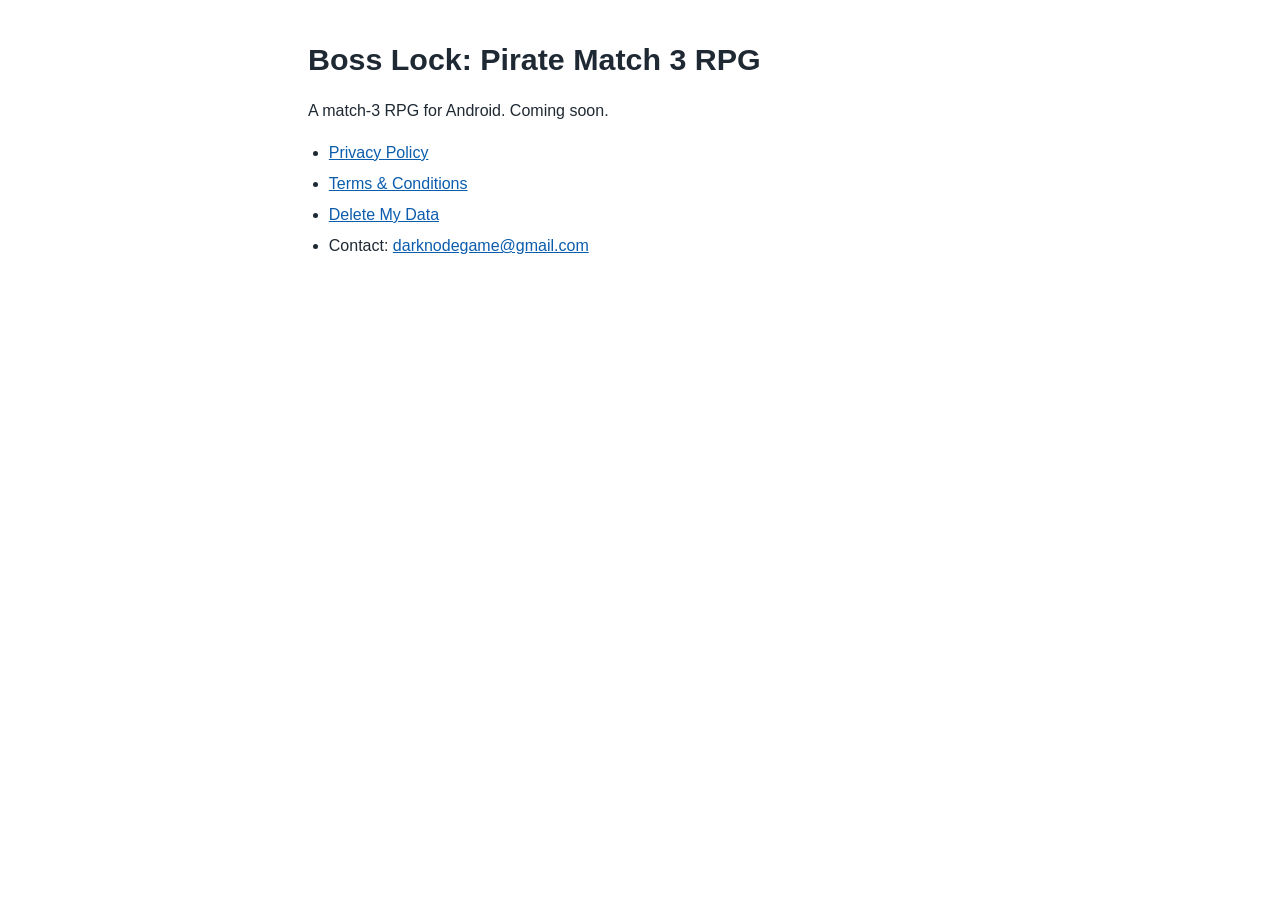
==== bosslock/index.html @ fb21cde0 "Add a Boss Lock landing stub linking its legal pages The bare /bosslock/ URL returned 404; give it a" ====
<!DOCTYPE html>
<html lang="en">
<head>
  <meta charset="UTF-8" />
  <meta name="viewport" content="width=device-width, initial-scale=1.0" />
  <title>Boss Lock: Pirate Match 3 RPG</title>
  <meta name="description" content="Boss Lock: Pirate Match 3 RPG, a mobile match-3 game for Android." />
  <meta name="robots" content="all" />
  <link rel="canonical" href="https://darknodegame.com/bosslock/" />
  <link rel="icon" href="data:," />
  <link rel="stylesheet" href="style.css" />
</head>
<body>
  <main>
    <h1 style="margin-top:2.5rem;">Boss Lock: Pirate Match 3 RPG</h1>
    <p>A match-3 RPG for Android. Coming soon.</p>
    <ul>
      <li><a href="privacy.html">Privacy Policy</a></li>
      <li><a href="terms.html">Terms &amp; Conditions</a></li>
      <li><a href="delete-data.html">Delete My Data</a></li>
      <li>Contact: <a href="mailto:darknodegame@gmail.com">darknodegame@gmail.com</a></li>
    </ul>
  </main>
</body>
</html>
---- bosslock/style.css ----
/* Boss Lock legal pages: neutral light styling, independent of the site root. */
:root {
  --ink: #1f2933;
  --ink-soft: #4a5560;
  --line: #d9dee3;
  --link: #0b5cad;
  --bg: #ffffff;
}

* { box-sizing: border-box; }

body {
  margin: 0;
  background: var(--bg);
  color: var(--ink);
  font-family: -apple-system, BlinkMacSystemFont, "Segoe UI", Roboto, Helvetica, Arial, sans-serif;
  font-size: 1rem;
  line-height: 1.6;
}

.site-header, main, .site-footer {
  max-width: 44rem;
  margin: 0 auto;
  padding-left: 1.25rem;
  padding-right: 1.25rem;
}

.site-header { padding-top: 1.5rem; padding-bottom: 1rem; }
.site-header p { margin: 0; font-weight: 600; color: var(--ink-soft); }

main { padding-bottom: 2.5rem; }

h1 { font-size: 1.9rem; line-height: 1.25; margin: 0.5rem 0 1.25rem; }
h2 { font-size: 1.2rem; line-height: 1.3; margin: 2rem 0 0.5rem; }

ul, ol { padding-left: 1.3rem; }
li { margin: 0.35rem 0; }

a { color: var(--link); overflow-wrap: anywhere; }

hr { border: 0; border-top: 1px solid var(--line); margin: 2.5rem 0 1.25rem; }

.meta { color: var(--ink-soft); font-size: 0.9rem; font-style: italic; }
.credit { color: var(--ink-soft); font-size: 0.85rem; }

.site-footer {
  padding-top: 1.25rem;
  padding-bottom: 2rem;
  color: var(--ink-soft);
  font-size: 0.9rem;
}
.site-footer p { margin: 0; padding-top: 1.25rem; border-top: 1px solid var(--line); }
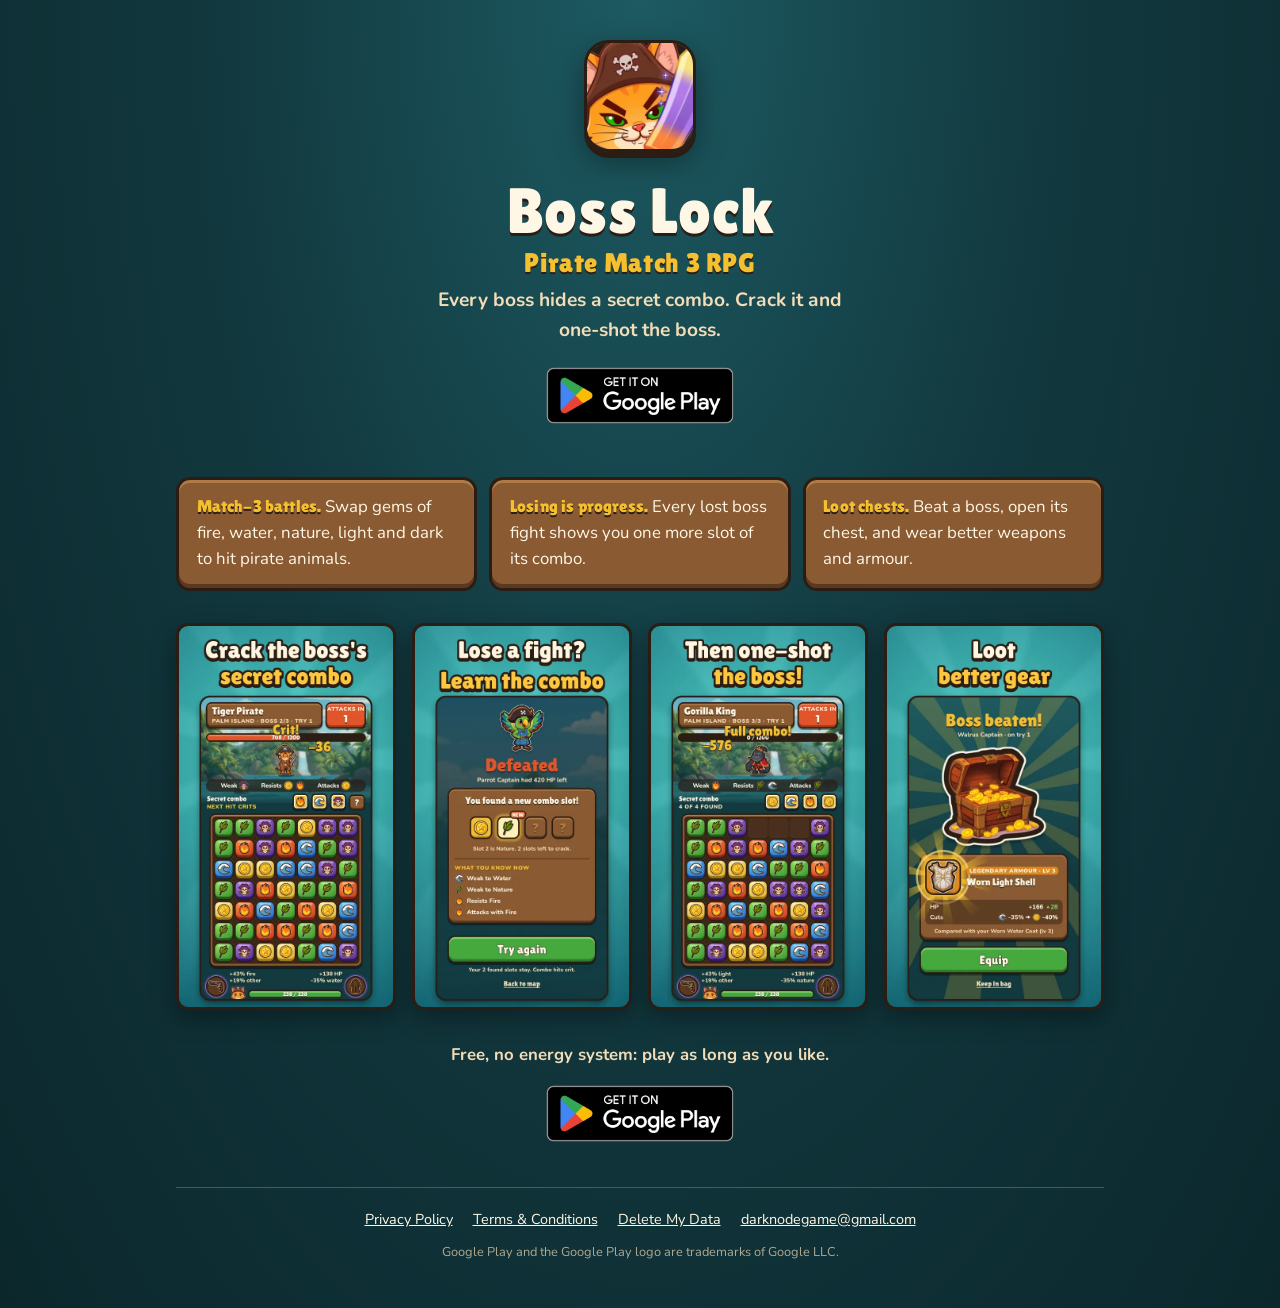
==== commit 9dffc014: "Replace the Boss Lock stub with a landing page Icon, hook, three plain bullets, four store screensho" ====
--- a/bosslock/index.html
+++ b/bosslock/index.html
@@ -4,22 +4,67 @@
   <meta charset="UTF-8" />
   <meta name="viewport" content="width=device-width, initial-scale=1.0" />
   <title>Boss Lock: Pirate Match 3 RPG</title>
-  <meta name="description" content="Boss Lock: Pirate Match 3 RPG, a mobile match-3 game for Android." />
+  <meta name="description" content="A match-3 RPG with animal pirates for Android. Crack each boss's secret combo and one-shot it. Free on Google Play." />
   <meta name="robots" content="all" />
+  <meta name="theme-color" content="#12393f" />
   <link rel="canonical" href="https://darknodegame.com/bosslock/" />
-  <link rel="icon" href="data:," />
-  <link rel="stylesheet" href="style.css" />
+  <link rel="icon" type="image/png" href="img/icon-192.png" />
+  <link rel="apple-touch-icon" href="img/icon-192.png" />
+
+  <meta property="og:type" content="website" />
+  <meta property="og:site_name" content="Boss Lock" />
+  <meta property="og:title" content="Boss Lock: Pirate Match 3 RPG" />
+  <meta property="og:description" content="Crack each boss's secret combo and one-shot it. Free on Google Play." />
+  <meta property="og:url" content="https://darknodegame.com/bosslock/" />
+  <meta property="og:image" content="https://darknodegame.com/bosslock/img/og.jpg" />
+  <meta property="og:image:width" content="1024" />
+  <meta property="og:image:height" content="500" />
+  <meta property="og:image:alt" content="Boss Lock: animal pirates and a match-3 board" />
+  <meta name="twitter:card" content="summary_large_image" />
+
+  <link rel="preload" href="fonts/LilitaOne-Regular.woff2" as="font" type="font/woff2" crossorigin />
+  <link rel="stylesheet" href="landing.css" />
 </head>
 <body>
   <main>
-    <h1 style="margin-top:2.5rem;">Boss Lock: Pirate Match 3 RPG</h1>
-    <p>A match-3 RPG for Android. Coming soon.</p>
-    <ul>
-      <li><a href="privacy.html">Privacy Policy</a></li>
-      <li><a href="terms.html">Terms &amp; Conditions</a></li>
-      <li><a href="delete-data.html">Delete My Data</a></li>
-      <li>Contact: <a href="mailto:darknodegame@gmail.com">darknodegame@gmail.com</a></li>
+    <header class="hero">
+      <img class="icon" src="img/icon-256.webp" width="128" height="128" alt="Boss Lock app icon: a pirate cat" />
+      <h1>Boss Lock<span>Pirate Match 3 RPG</span></h1>
+      <p class="hook">Every boss hides a secret combo. Crack it and one-shot the boss.</p>
+      <a class="badge" href="https://play.google.com/store/apps/details?id=com.darknode.bosslock&amp;utm_source=website&amp;utm_medium=landing">
+        <img src="img/google-play-badge.png" width="646" height="250" alt="Get it on Google Play" />
+      </a>
+    </header>
+
+    <ul class="points">
+      <li><strong>Match-3 battles.</strong> Swap gems of fire, water, nature, light and dark to hit pirate animals.</li>
+      <li><strong>Losing is progress.</strong> Every lost boss fight shows you one more slot of its combo.</li>
+      <li><strong>Loot chests.</strong> Beat a boss, open its chest, and wear better weapons and armour.</li>
     </ul>
+
+    <section class="shots" aria-label="Screenshots">
+      <img src="img/shot-01-crit.webp" width="540" height="960" loading="lazy" alt="A boss fight: matching the secret combo lands a crit" />
+      <img src="img/shot-02-lose.webp" width="540" height="960" loading="lazy" alt="After a loss, a new combo slot is found" />
+      <img src="img/shot-03-oneshot.webp" width="540" height="960" loading="lazy" alt="The full combo one-shots the boss" />
+      <img src="img/shot-04-loot.webp" width="540" height="960" loading="lazy" alt="A boss chest with a legendary armour" />
+    </section>
+
+    <p class="cta">
+      Free, no energy system: play as long as you like.
+      <a class="badge" href="https://play.google.com/store/apps/details?id=com.darknode.bosslock&amp;utm_source=website&amp;utm_medium=landing">
+        <img src="img/google-play-badge.png" width="646" height="250" loading="lazy" alt="Get it on Google Play" />
+      </a>
+    </p>
   </main>
+
+  <footer>
+    <nav>
+      <a href="privacy.html">Privacy Policy</a>
+      <a href="terms.html">Terms &amp; Conditions</a>
+      <a href="delete-data.html">Delete My Data</a>
+      <a href="mailto:darknodegame@gmail.com">darknodegame@gmail.com</a>
+    </nav>
+    <p class="legal">Google Play and the Google Play logo are trademarks of Google LLC.</p>
+  </footer>
 </body>
 </html>
--- a/bosslock/landing.css
+++ b/bosslock/landing.css
@@ -0,0 +1,157 @@
+/* Boss Lock landing page. The game's own look: teal sea, wood panels,
+   Lilita One + Nunito (palette: bosslock repo .ai/designs/0004-screens.md).
+   The legal pages keep style.css. */
+
+@font-face {
+  font-family: "Lilita One";
+  src: url("fonts/LilitaOne-Regular.woff2") format("woff2");
+  font-display: swap;
+}
+@font-face {
+  font-family: "Nunito";
+  src: url("fonts/Nunito.woff2") format("woff2");
+  font-weight: 200 1000;
+  font-display: swap;
+}
+
+:root {
+  --sea: #12393f;
+  --sea-deep: #0b272c;
+  --wood: #8a5a32;
+  --wood-hi: #b07a45;
+  --wood-lo: #5a3920;
+  --ink: #2b1d14;
+  --cream: #fff7e6;
+  --muted: #f3dcb8;
+  --gold: #f4c02f;
+}
+
+* { box-sizing: border-box; }
+
+html { background: var(--sea-deep); }
+
+body {
+  margin: 0;
+  min-height: 100vh;
+  background: radial-gradient(ellipse at 50% 0%, #1d5a62 0%, var(--sea) 45%, var(--sea-deep) 100%) no-repeat;
+  color: var(--cream);
+  font-family: "Nunito", system-ui, sans-serif;
+  font-size: 1.05rem;
+  line-height: 1.55;
+}
+
+main, footer {
+  max-width: 60rem;
+  margin: 0 auto;
+  padding: 0 1rem;
+}
+
+.hero {
+  text-align: center;
+  padding: 2.5rem 0 1.5rem;
+}
+
+.icon {
+  width: 7rem;
+  height: 7rem;
+  border-radius: 22%;
+  border: 3px solid var(--ink);
+  box-shadow: 0 6px 0 var(--ink), 0 10px 30px rgba(0, 0, 0, 0.4);
+}
+
+h1 {
+  font-family: "Lilita One", system-ui, sans-serif;
+  font-weight: 400;
+  font-size: clamp(2.6rem, 11vw, 4rem);
+  line-height: 1;
+  margin: 1.2rem 0 0.6rem;
+  color: var(--cream);
+  text-shadow: 0 3px 0 var(--ink);
+  letter-spacing: 0.01em;
+}
+h1 span {
+  display: block;
+  margin-top: 0.4rem;
+  font-size: 0.42em;
+  color: var(--gold);
+  text-shadow: 0 2px 0 var(--ink);
+}
+
+.hook {
+  max-width: 28rem;
+  margin: 0 auto 0.5rem;
+  font-size: 1.2rem;
+  font-weight: 700;
+  color: var(--muted);
+}
+
+/* Google's badge PNG carries its own clear space; don't crop or recolour it. */
+.badge { display: inline-block; }
+.badge img { display: block; height: 5.2rem; width: auto; }
+
+.points {
+  list-style: none;
+  padding: 0;
+  margin: 0.5rem auto 2rem;
+  display: grid;
+  gap: 0.75rem;
+  max-width: 40rem;
+}
+.points li {
+  background: var(--wood);
+  border: 3px solid var(--ink);
+  border-radius: 14px;
+  box-shadow: inset 0 3px 0 var(--wood-hi), inset 0 -4px 0 var(--wood-lo);
+  padding: 0.9rem 1.1rem 1rem;
+}
+.points strong {
+  font-family: "Lilita One", system-ui, sans-serif;
+  font-weight: 400;
+  color: var(--gold);
+  text-shadow: 0 2px 0 var(--ink);
+  letter-spacing: 0.01em;
+}
+
+.shots {
+  display: grid;
+  grid-template-columns: repeat(2, 1fr);
+  gap: 0.75rem;
+}
+.shots img {
+  width: 100%;
+  height: auto;
+  border-radius: 12px;
+  border: 3px solid var(--ink);
+  box-shadow: 0 8px 24px rgba(0, 0, 0, 0.35);
+  background: var(--sea);
+}
+@media (min-width: 46rem) {
+  .points { grid-template-columns: repeat(3, 1fr); max-width: none; }
+  .shots { grid-template-columns: repeat(4, 1fr); gap: 1rem; }
+}
+
+.cta {
+  text-align: center;
+  margin: 2rem 0 1rem;
+  font-weight: 700;
+  color: var(--muted);
+}
+.cta .badge { display: block; width: fit-content; margin: 0.25rem auto 0; }
+
+footer {
+  padding-top: 1rem;
+  padding-bottom: 2rem;
+  text-align: center;
+  font-size: 0.9rem;
+  color: var(--muted);
+}
+footer nav {
+  display: flex;
+  flex-wrap: wrap;
+  justify-content: center;
+  gap: 0.4rem 1.25rem;
+  padding-top: 1.25rem;
+  border-top: 1px solid rgba(243, 220, 184, 0.25);
+}
+footer a { color: var(--cream); overflow-wrap: anywhere; }
+.legal { opacity: 0.7; font-size: 0.8rem; }
